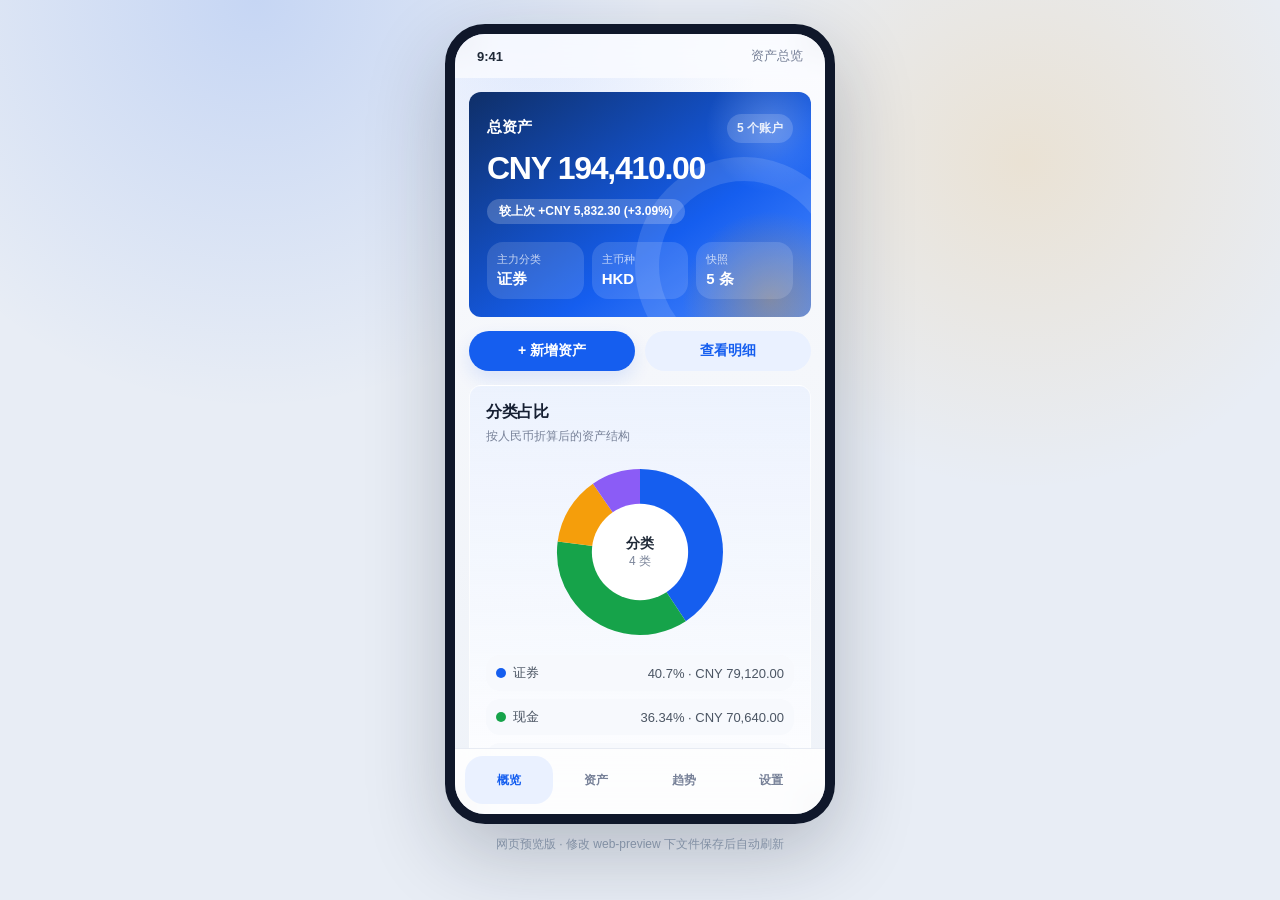
==== web-preview/index.html @ 4e2bc0eb "feat: save asset miniapp preview UI Capture the current miniapp and web preview implementation so th" ====
<!DOCTYPE html>
<html lang="zh-CN">
<head>
  <meta charset="UTF-8" />
  <meta name="viewport" content="width=device-width, initial-scale=1.0" />
  <title>资产总览 · 预览</title>
  <link rel="stylesheet" href="./preview.css" />
</head>
<body>
  <div class="device-wrap">
    <div class="device">
      <div class="status-bar">
        <span>9:41</span>
        <span class="status-right">资产总览</span>
      </div>

      <main id="view" class="view"></main>

      <nav class="tab-bar">
        <button class="tab-item" data-tab="dashboard">
          <span class="tab-icon">概览</span>
        </button>
        <button class="tab-item" data-tab="assets">
          <span class="tab-icon">资产</span>
        </button>
        <button class="tab-item" data-tab="trends">
          <span class="tab-icon">趋势</span>
        </button>
        <button class="tab-item" data-tab="settings">
          <span class="tab-icon">设置</span>
        </button>
      </nav>
    </div>
    <p class="preview-hint">网页预览版 · 修改 web-preview 下文件保存后自动刷新</p>
  </div>

  <script src="./preview.js"></script>
  <script src="./livereload.js"></script>
</body>
</html>
---- web-preview/preview.css ----
:root {
  --bg: #f5f7fb;
  --card: rgba(255, 255, 255, 0.92);
  --text: #172033;
  --muted: #778198;
  --primary: #155eef;
  --primary-deep: #0f2f68;
  --primary-soft: #eaf1ff;
  --accent: #f59e0b;
  --line: #e7ebf3;
  --up: #16a34a;
  --down: #dc2626;
  --radius: 12px;
  --shadow-soft: 0 8px 18px rgba(21, 94, 239, 0.12);
}

* {
  box-sizing: border-box;
  -webkit-tap-highlight-color: transparent;
}

html,
body {
  margin: 0;
  height: 100%;
  background:
    radial-gradient(circle at 20% 0%, rgba(21, 94, 239, 0.16), transparent 30%),
    radial-gradient(circle at 80% 18%, rgba(245, 158, 11, 0.14), transparent 26%),
    #e8edf5;
  font-family: -apple-system, BlinkMacSystemFont, "Helvetica Neue", "PingFang SC", sans-serif;
  color: var(--text);
}

.device-wrap {
  min-height: 100%;
  display: flex;
  flex-direction: column;
  align-items: center;
  gap: 12px;
  padding: 24px 12px 32px;
}

.device {
  position: relative;
  width: 390px;
  height: 800px;
  background:
    radial-gradient(circle at 20% 0%, rgba(21, 94, 239, 0.12), transparent 28%),
    linear-gradient(180deg, #fbfcff 0%, var(--bg) 42%, #eef2f8 100%);
  border-radius: 40px;
  box-shadow: 0 28px 80px rgba(15, 23, 42, 0.24);
  overflow: hidden;
  display: flex;
  flex-direction: column;
  border: 10px solid #0f172a;
}

.status-bar {
  flex: 0 0 auto;
  height: 44px;
  padding: 0 22px;
  display: flex;
  align-items: center;
  justify-content: space-between;
  font-size: 13px;
  font-weight: 600;
  color: #1f2937;
  background: rgba(251, 252, 255, 0.8);
  backdrop-filter: blur(16px);
}

.status-right {
  color: var(--muted);
  font-weight: 500;
}

.view {
  flex: 1 1 auto;
  overflow-y: auto;
  padding: 14px 14px 18px;
  -webkit-overflow-scrolling: touch;
  animation: viewEnter 220ms ease-out;
}

.view::-webkit-scrollbar {
  width: 0;
}

.tab-bar {
  flex: 0 0 auto;
  height: 66px;
  display: flex;
  padding: 7px 10px 10px;
  background: rgba(255, 255, 255, 0.86);
  border-top: 1px solid var(--line);
  backdrop-filter: blur(18px);
}

.tab-item {
  flex: 1;
  border: 0;
  border-radius: 18px;
  background: transparent;
  font-size: 12px;
  color: var(--muted);
  cursor: pointer;
  font-weight: 600;
  transition: background 160ms ease, color 160ms ease, transform 160ms ease;
}

.tab-item.active {
  background: var(--primary-soft);
  color: var(--primary);
}

.tab-item:active {
  transform: scale(0.96);
}

.preview-hint {
  margin: 0;
  font-size: 12px;
  color: #94a3b8;
}

/* shared */
.card {
  margin-bottom: 14px;
  padding: 16px;
  border-radius: var(--radius);
  background: var(--card);
  border: 1px solid rgba(255, 255, 255, 0.72);
  backdrop-filter: blur(18px);
  transition: transform 160ms ease;
}

.muted {
  color: var(--muted);
}

.section-title {
  margin-bottom: 4px;
  font-size: 16px;
  font-weight: 800;
  letter-spacing: -0.02em;
}

.section-header {
  display: flex;
  align-items: center;
  justify-content: space-between;
  margin-bottom: 12px;
}

.section-subtitle {
  color: var(--muted);
  font-size: 12px;
  line-height: 1.5;
}

.link {
  color: var(--primary);
  font-size: 13px;
  font-weight: 700;
  cursor: pointer;
}

.empty-small {
  padding: 14px 0;
  color: var(--muted);
  text-align: center;
  font-size: 13px;
}

button.btn {
  border: 0;
  cursor: pointer;
  border-radius: 999px;
  font-size: 14px;
  padding: 11px 16px;
  font-weight: 700;
  transition: transform 160ms ease, box-shadow 160ms ease, background 160ms ease;
}

button.btn:active {
  transform: translateY(1px) scale(0.98);
}

button:focus-visible,
input:focus-visible,
textarea:focus-visible,
select:focus-visible {
  outline: 3px solid rgba(21, 94, 239, 0.22);
  outline-offset: 2px;
}

.button-primary {
  background: var(--primary);
  color: #fff;
  box-shadow: var(--shadow-soft);
}

.button-secondary {
  background: var(--primary-soft);
  color: var(--primary);
}

/* dashboard */
.hero-card {
  position: relative;
  overflow: hidden;
  margin-bottom: 14px;
  padding: 22px 18px 18px;
  border-radius: var(--radius);
  background:
    radial-gradient(circle at 88% 16%, rgba(255, 255, 255, 0.24), transparent 18%),
    radial-gradient(circle at 88% 92%, rgba(245, 158, 11, 0.35), transparent 24%),
    linear-gradient(145deg, var(--primary-deep), #155eef 62%, #4f8bff);
  color: #fff;
}

.hero-card::after {
  content: "";
  position: absolute;
  inset: auto -42px -58px auto;
  width: 170px;
  height: 170px;
  border: 24px solid rgba(255, 255, 255, 0.12);
  border-radius: 50%;
}

.hero-top,
.hero-footer,
.hero-stat-grid {
  position: relative;
  z-index: 1;
}

.hero-top {
  display: flex;
  align-items: flex-start;
  justify-content: space-between;
  gap: 12px;
}

.hero-kicker {
  color: rgba(255, 255, 255, 0.76);
  font-size: 12px;
  font-weight: 700;
  letter-spacing: 0.06em;
}

.hero-title {
  margin-top: 4px;
  font-size: 15px;
  font-weight: 700;
}

.hero-pill {
  flex: 0 0 auto;
  padding: 6px 10px;
  border-radius: 999px;
  background: rgba(255, 255, 255, 0.16);
  color: rgba(255, 255, 255, 0.86);
  font-size: 12px;
  font-weight: 700;
}

.hero-card .muted {
  color: rgba(255, 255, 255, 0.82);
  font-size: 13px;
}

.total {
  margin-top: 7px;
  font-size: 32px;
  font-weight: 900;
  letter-spacing: -0.04em;
}

.delta {
  display: inline-block;
  margin-top: 12px;
  padding: 4px 12px;
  border-radius: 999px;
  background: rgba(255, 255, 255, 0.2);
  font-size: 12px;
  font-weight: 700;
}

.hero-stat-grid {
  display: grid;
  grid-template-columns: repeat(3, 1fr);
  gap: 8px;
  margin-top: 18px;
}

.hero-stat {
  padding: 10px;
  border-radius: 16px;
  background: rgba(255, 255, 255, 0.13);
}

.hero-stat .label {
  color: rgba(255, 255, 255, 0.72);
  font-size: 11px;
}

.hero-stat .value {
  margin-top: 3px;
  font-size: 15px;
  font-weight: 800;
}

.quick-actions {
  display: flex;
  gap: 10px;
  margin-bottom: 14px;
}

.quick-actions .btn {
  flex: 1;
}

.chart {
  width: 100%;
  height: 190px;
  display: block;
}

.legend-row {
  display: flex;
  align-items: center;
  justify-content: space-between;
  gap: 10px;
  margin-top: 8px;
  padding: 9px 10px;
  border-radius: 14px;
  background: #f7f9fd;
  color: #4b5563;
  font-size: 13px;
}

.legend-left {
  display: flex;
  align-items: center;
}

.legend-dot {
  width: 10px;
  height: 10px;
  margin-right: 7px;
  border-radius: 50%;
}

.ratio-row {
  margin-top: 14px;
  color: #4b5563;
  font-size: 13px;
}

.ratio-info {
  display: flex;
  align-items: center;
  justify-content: space-between;
}

.ratio-track {
  overflow: hidden;
  height: 8px;
  margin-top: 7px;
  border-radius: 999px;
  background: var(--line);
}

.ratio-bar {
  height: 100%;
  border-radius: 999px;
  background: var(--primary);
}

.ratio-value {
  margin-top: 6px;
  color: var(--muted);
  font-size: 12px;
}

/* assets */
.asset-header {
  display: flex;
  align-items: center;
  justify-content: space-between;
  gap: 14px;
  margin-bottom: 14px;
  padding: 2px 2px 0;
}

.asset-header .title {
  font-size: 22px;
  font-weight: 900;
  letter-spacing: -0.04em;
}

.page-eyebrow {
  margin-bottom: 4px;
  color: var(--primary);
  font-size: 12px;
  font-weight: 800;
}

.add-button {
  position: absolute;
  right: 22px;
  bottom: 82px;
  z-index: 12;
  width: 58px;
  height: 58px;
  padding: 0;
  display: grid;
  place-items: center;
  border-radius: 50%;
  font-size: 30px;
  line-height: 1;
  box-shadow: 0 16px 34px rgba(21, 94, 239, 0.34);
}

.asset-list {
  padding-bottom: 74px;
}

.asset-card {
  cursor: pointer;
}

.asset-card:hover {
  transform: translateY(-1px);
}

.asset-top {
  display: flex;
  align-items: center;
  justify-content: space-between;
  gap: 12px;
}

.asset-main {
  display: flex;
  align-items: center;
  min-width: 0;
}

.asset-badge {
  flex: 0 0 auto;
  width: 42px;
  height: 42px;
  margin-right: 12px;
  display: grid;
  place-items: center;
  border-radius: 15px;
  background: var(--primary-soft);
  color: var(--primary);
  font-weight: 900;
}

.asset-name {
  margin-bottom: 4px;
  font-size: 16px;
  font-weight: 800;
  white-space: nowrap;
  overflow: hidden;
  text-overflow: ellipsis;
}

.asset-value {
  color: #111827;
  font-size: 16px;
  font-weight: 800;
  text-align: right;
  white-space: nowrap;
}

.asset-meta {
  display: flex;
  align-items: center;
  justify-content: space-between;
  margin-top: 14px;
  padding-top: 12px;
  border-top: 1px dashed var(--line);
  color: var(--muted);
  font-size: 12px;
}

.asset-note {
  margin-top: 9px;
  padding: 9px 10px;
  border-radius: 12px;
  background: #f8fafc;
  color: #4b5563;
  font-size: 13px;
  line-height: 1.5;
}

/* form */
.form-page {
  padding-bottom: 18px;
}

.form-card {
  margin: 0 0 14px;
}

.form-card-head {
  display: flex;
  align-items: flex-start;
  justify-content: space-between;
  gap: 14px;
  margin-bottom: 18px;
}

.form-card-head .title {
  font-size: 22px;
  font-weight: 900;
  letter-spacing: -0.04em;
}

.field {
  margin-bottom: 16px;
}

.field .label {
  margin-bottom: 7px;
  color: #4b5563;
  font-size: 13px;
  font-weight: 700;
}

.field input,
.field textarea,
.field select {
  width: 100%;
  padding: 12px;
  border: 1px solid transparent;
  border-radius: 14px;
  background: #f7f9fd;
  color: #111827;
  font-size: 15px;
  font-family: inherit;
  transition: border 160ms ease, background 160ms ease;
}

.field input:focus,
.field textarea:focus,
.field select:focus,
.settings textarea:focus {
  border-color: rgba(21, 94, 239, 0.32);
  background: #ffffff;
}

.field textarea {
  height: 80px;
  resize: none;
}

.save-button,
.delete-button {
  width: 100%;
  margin-top: 12px;
}

.delete-button {
  background: #fff1f2;
  color: #e11d48;
}

/* trends */
.trend-summary {
  background:
    linear-gradient(180deg, rgba(21, 94, 239, 0.08), rgba(255, 255, 255, 0.9)),
    var(--card);
}

.trend-meta {
  display: flex;
  justify-content: space-between;
  gap: 10px;
  margin-top: 12px;
}

.trend-meta-item {
  flex: 1;
  padding: 10px;
  border-radius: 14px;
  background: #f7f9fd;
}

.trend-meta-item .label {
  color: var(--muted);
  font-size: 11px;
}

.trend-meta-item .value {
  margin-top: 4px;
  font-size: 14px;
  font-weight: 800;
}

.snapshot-row {
  display: flex;
  align-items: center;
  justify-content: space-between;
  padding: 13px 0;
  border-bottom: 1px solid var(--line);
}

.snapshot-row:last-child {
  border-bottom: 0;
}

.snapshot-date {
  margin-bottom: 4px;
  font-size: 15px;
  font-weight: 800;
}

.delta-up {
  color: var(--up);
  text-align: right;
  font-size: 14px;
  font-weight: 700;
}

.delta-down {
  color: var(--down);
  text-align: right;
  font-size: 14px;
  font-weight: 700;
}

.delta-percent {
  margin-top: 3px;
  font-size: 12px;
}

/* settings */
.desc {
  margin-bottom: 12px;
  line-height: 1.6;
  font-size: 13px;
}

.settings-title {
  margin-bottom: 6px;
  font-size: 17px;
  font-weight: 800;
}

.settings textarea {
  width: 100%;
  height: 120px;
  padding: 12px;
  border: 1px solid transparent;
  border-radius: 14px;
  background: #f7f9fd;
  font-size: 13px;
  font-family: inherit;
  resize: none;
}

.danger-card {
  border: 1px solid #ffe4e6;
}

.danger-button {
  width: 100%;
  background: #fff1f2;
  color: #e11d48;
}

@keyframes viewEnter {
  from {
    opacity: 0;
    transform: translateY(8px);
  }
  to {
    opacity: 1;
    transform: translateY(0);
  }
}
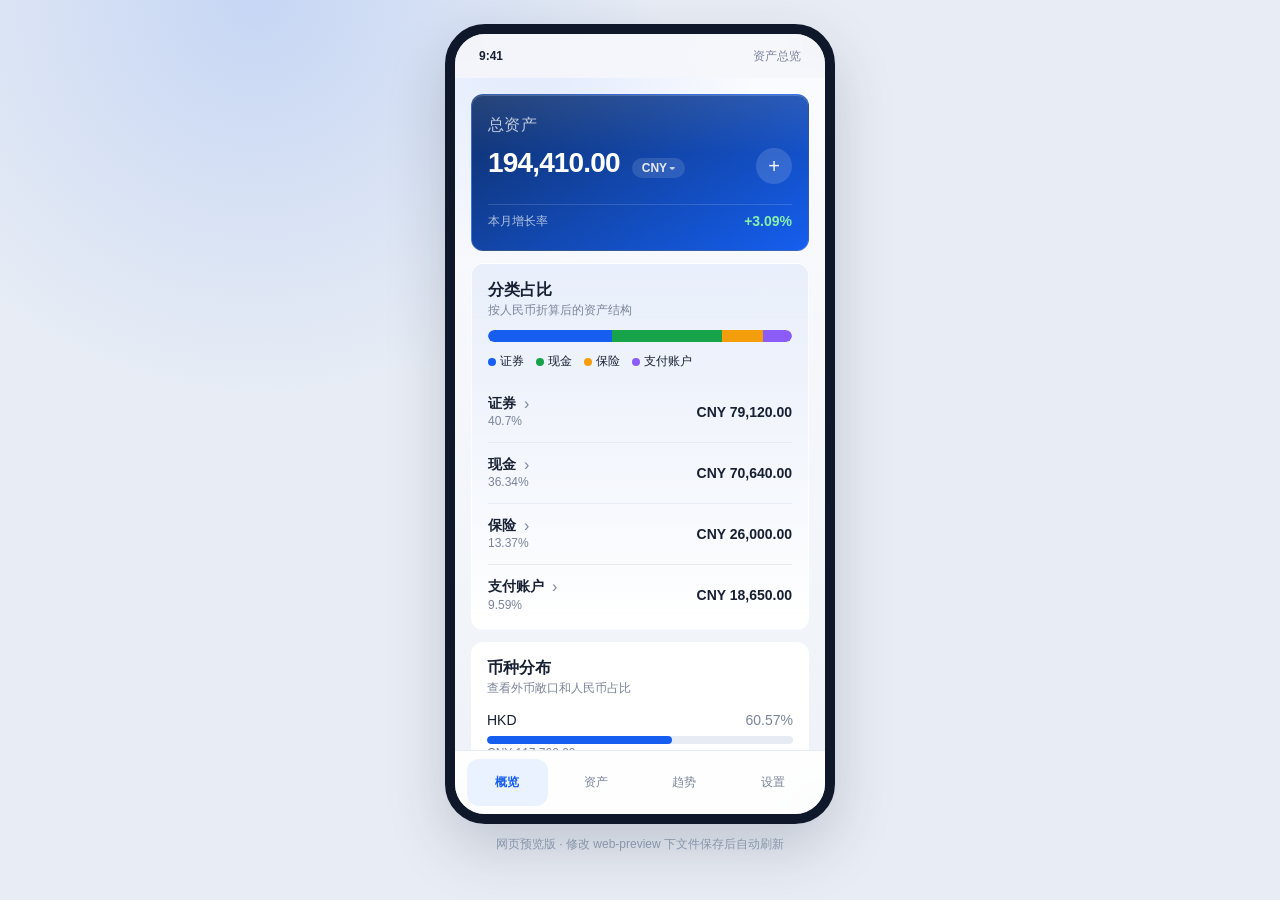
==== commit 9c9abc64: "feat: deploy web preview to GitHub Pages via Actions Add a Pages workflow for the web-preview folder" ====
--- a/web-preview/index.html
+++ b/web-preview/index.html
@@ -35,6 +35,12 @@
   </div>
 
   <script src="./preview.js"></script>
-  <script src="./livereload.js"></script>
+  <script>
+    if (location.hostname === "127.0.0.1" || location.hostname === "localhost") {
+      var s = document.createElement("script");
+      s.src = "./livereload.js";
+      document.body.appendChild(s);
+    }
+  </script>
 </body>
 </html>
--- a/web-preview/preview.css
+++ b/web-preview/preview.css
@@ -1,17 +1,32 @@
 :root {
   --bg: #f5f7fb;
-  --card: rgba(255, 255, 255, 0.92);
+  --card: #ffffff;
   --text: #172033;
-  --muted: #778198;
+  --muted: #7a8499;
   --primary: #155eef;
-  --primary-deep: #0f2f68;
+  --primary-deep: #123a86;
   --primary-soft: #eaf1ff;
-  --accent: #f59e0b;
   --line: #e7ebf3;
+  --field: #f4f6fb;
   --up: #16a34a;
-  --down: #dc2626;
-  --radius: 12px;
-  --shadow-soft: 0 8px 18px rgba(21, 94, 239, 0.12);
+  --down: #e5484d;
+
+  /* spacing scale — 4 values, multiples of 4 */
+  --s1: 8px;
+  --s2: 12px;
+  --s3: 16px;
+  --s4: 24px;
+
+  /* radius scale */
+  --r-sm: 8px;
+  --r-md: 12px;
+  --r-full: 999px;
+
+  /* type scale — 4 levels */
+  --fs-hero: 28px;
+  --fs-title: 16px;
+  --fs-body: 14px;
+  --fs-meta: 12px;
 }
 
 * {
@@ -25,9 +40,8 @@
   height: 100%;
   background:
     radial-gradient(circle at 20% 0%, rgba(21, 94, 239, 0.16), transparent 30%),
-    radial-gradient(circle at 80% 18%, rgba(245, 158, 11, 0.14), transparent 26%),
     #e8edf5;
-  font-family: -apple-system, BlinkMacSystemFont, "Helvetica Neue", "PingFang SC", sans-serif;
+  font-family: -apple-system, BlinkMacSystemFont, "SF Pro Text", "Helvetica Neue", "PingFang SC", sans-serif;
   color: var(--text);
 }
 
@@ -36,8 +50,8 @@
   display: flex;
   flex-direction: column;
   align-items: center;
-  gap: 12px;
-  padding: 24px 12px 32px;
+  gap: var(--s2);
+  padding: var(--s4) var(--s2);
 }
 
 .device {
@@ -48,7 +62,7 @@
     radial-gradient(circle at 20% 0%, rgba(21, 94, 239, 0.12), transparent 28%),
     linear-gradient(180deg, #fbfcff 0%, var(--bg) 42%, #eef2f8 100%);
   border-radius: 40px;
-  box-shadow: 0 28px 80px rgba(15, 23, 42, 0.24);
+  box-shadow: 0 24px 60px rgba(15, 23, 42, 0.18);
   overflow: hidden;
   display: flex;
   flex-direction: column;
@@ -58,14 +72,14 @@
 .status-bar {
   flex: 0 0 auto;
   height: 44px;
-  padding: 0 22px;
+  padding: 0 var(--s4);
   display: flex;
   align-items: center;
   justify-content: space-between;
-  font-size: 13px;
-  font-weight: 600;
-  color: #1f2937;
-  background: rgba(251, 252, 255, 0.8);
+  font-size: var(--fs-meta);
+  font-weight: 600;
+  color: var(--text);
+  background: rgba(245, 247, 251, 0.9);
   backdrop-filter: blur(16px);
 }
 
@@ -77,7 +91,7 @@
 .view {
   flex: 1 1 auto;
   overflow-y: auto;
-  padding: 14px 14px 18px;
+  padding: var(--s3);
   -webkit-overflow-scrolling: touch;
   animation: viewEnter 220ms ease-out;
 }
@@ -88,10 +102,11 @@
 
 .tab-bar {
   flex: 0 0 auto;
-  height: 66px;
-  display: flex;
-  padding: 7px 10px 10px;
-  background: rgba(255, 255, 255, 0.86);
+  height: 64px;
+  display: flex;
+  gap: var(--s1);
+  padding: var(--s1) var(--s2);
+  background: rgba(255, 255, 255, 0.9);
   border-top: 1px solid var(--line);
   backdrop-filter: blur(18px);
 }
@@ -99,18 +114,19 @@
 .tab-item {
   flex: 1;
   border: 0;
-  border-radius: 18px;
+  border-radius: var(--r-md);
   background: transparent;
-  font-size: 12px;
+  font-size: var(--fs-meta);
   color: var(--muted);
   cursor: pointer;
-  font-weight: 600;
+  font-weight: 500;
   transition: background 160ms ease, color 160ms ease, transform 160ms ease;
 }
 
 .tab-item.active {
   background: var(--primary-soft);
   color: var(--primary);
+  font-weight: 600;
 }
 
 .tab-item:active {
@@ -119,18 +135,17 @@
 
 .preview-hint {
   margin: 0;
-  font-size: 12px;
+  font-size: var(--fs-meta);
   color: #94a3b8;
 }
 
 /* shared */
 .card {
-  margin-bottom: 14px;
-  padding: 16px;
-  border-radius: var(--radius);
+  margin-bottom: var(--s2);
+  padding: var(--s3);
+  border-radius: var(--r-md);
   background: var(--card);
-  border: 1px solid rgba(255, 255, 255, 0.72);
-  backdrop-filter: blur(18px);
+  border: 0;
   transition: transform 160ms ease;
 }
 
@@ -138,48 +153,56 @@
   color: var(--muted);
 }
 
+.section-title,
+.settings-title,
+.asset-header .title,
+.form-card-head .title,
+.hero-title {
+  font-size: var(--fs-title);
+}
+
 .section-title {
-  margin-bottom: 4px;
-  font-size: 16px;
-  font-weight: 800;
-  letter-spacing: -0.02em;
+  margin-bottom: 2px;
+  font-weight: 600;
+  line-height: 1.25;
 }
 
 .section-header {
   display: flex;
   align-items: center;
   justify-content: space-between;
-  margin-bottom: 12px;
+  margin-bottom: var(--s2);
 }
 
 .section-subtitle {
-  color: var(--muted);
-  font-size: 12px;
-  line-height: 1.5;
+  margin-top: 0;
+  color: var(--muted);
+  font-size: var(--fs-meta);
+  line-height: 1.35;
 }
 
 .link {
   color: var(--primary);
-  font-size: 13px;
-  font-weight: 700;
+  font-size: var(--fs-body);
+  font-weight: 600;
   cursor: pointer;
 }
 
 .empty-small {
-  padding: 14px 0;
+  padding: var(--s2) 0;
   color: var(--muted);
   text-align: center;
-  font-size: 13px;
+  font-size: var(--fs-body);
 }
 
 button.btn {
   border: 0;
   cursor: pointer;
-  border-radius: 999px;
-  font-size: 14px;
-  padding: 11px 16px;
-  font-weight: 700;
-  transition: transform 160ms ease, box-shadow 160ms ease, background 160ms ease;
+  border-radius: var(--r-full);
+  font-size: var(--fs-body);
+  padding: var(--s2) var(--s3);
+  font-weight: 600;
+  transition: transform 160ms ease, background 160ms ease;
 }
 
 button.btn:active {
@@ -197,7 +220,6 @@
 .button-primary {
   background: var(--primary);
   color: #fff;
-  box-shadow: var(--shadow-soft);
 }
 
 .button-secondary {
@@ -209,117 +231,220 @@
 .hero-card {
   position: relative;
   overflow: hidden;
-  margin-bottom: 14px;
-  padding: 22px 18px 18px;
-  border-radius: var(--radius);
-  background:
-    radial-gradient(circle at 88% 16%, rgba(255, 255, 255, 0.24), transparent 18%),
-    radial-gradient(circle at 88% 92%, rgba(245, 158, 11, 0.35), transparent 24%),
-    linear-gradient(145deg, var(--primary-deep), #155eef 62%, #4f8bff);
+  margin-bottom: var(--s2);
+  padding: 20px var(--s3);
+  border-radius: var(--r-md);
   color: #fff;
-}
-
-.hero-card::after {
-  content: "";
+  border: 1px solid rgba(255, 255, 255, 0.16);
+  background: linear-gradient(150deg, #0f2f68 0%, #155eef 100%);
+  box-shadow: inset 0 1px 0 rgba(255, 255, 255, 0.18);
+}
+
+.hero-sheen {
   position: absolute;
-  inset: auto -42px -58px auto;
-  width: 170px;
-  height: 170px;
-  border: 24px solid rgba(255, 255, 255, 0.12);
-  border-radius: 50%;
-}
-
-.hero-top,
-.hero-footer,
-.hero-stat-grid {
+  inset: 0;
+  background: linear-gradient(180deg, rgba(255, 255, 255, 0.1) 0%, transparent 38%);
+  pointer-events: none;
+}
+
+.hero-body {
   position: relative;
   z-index: 1;
 }
 
-.hero-top {
-  display: flex;
-  align-items: flex-start;
+.hero-title {
+  font-weight: 500;
+  color: rgba(255, 255, 255, 0.72);
+  letter-spacing: 0.02em;
+}
+
+.hero-metrics {
+  display: grid;
+  grid-template-columns: 1fr auto;
+  column-gap: var(--s2);
+  row-gap: var(--s1);
+  margin-top: var(--s2);
+}
+
+.total {
+  display: flex;
+  flex-wrap: wrap;
+  align-items: baseline;
+  gap: var(--s1) var(--s2);
+}
+
+.hero-add-btn {
+  display: flex;
+  align-items: center;
+  justify-content: center;
+  justify-self: end;
+  align-self: start;
+  width: 36px;
+  height: 36px;
+  padding: 0;
+  border: 0;
+  border-radius: 50%;
+  background: rgba(255, 255, 255, 0.14);
+  color: rgba(255, 255, 255, 0.95);
+  font-size: 20px;
+  font-weight: 500;
+  line-height: 1;
+  cursor: pointer;
+  transition: background 160ms ease, transform 160ms ease;
+}
+
+.hero-add-btn:active {
+  transform: scale(0.94);
+  background: rgba(255, 255, 255, 0.22);
+}
+
+.hero-divider {
+  grid-column: 1 / -1;
+  height: 1px;
+  margin-top: var(--s2);
+  background: rgba(255, 255, 255, 0.14);
+}
+
+.total-amount {
+  font-size: var(--fs-hero);
+  font-weight: 700;
+  letter-spacing: -0.03em;
+  line-height: 1.1;
+}
+
+.currency-trigger {
+  display: inline-flex;
+  align-items: center;
+  gap: 2px;
+  padding: 4px 10px;
+  border: 0;
+  border-radius: var(--r-full);
+  background: rgba(255, 255, 255, 0.12);
+  color: rgba(255, 255, 255, 0.88);
+  font-size: var(--fs-meta);
+  font-weight: 600;
+  cursor: pointer;
+  transition: background 160ms ease, transform 160ms ease;
+}
+
+.currency-trigger:active {
+  transform: translateY(1px);
+  background: rgba(255, 255, 255, 0.2);
+}
+
+.currency-code {
+  line-height: 1;
+}
+
+.currency-chevron {
+  font-size: 12px;
+  line-height: 1;
+  opacity: 0.8;
+}
+
+.hero-growth-label {
+  font-size: var(--fs-meta);
+  color: rgba(255, 255, 255, 0.68);
+}
+
+.hero-growth-value {
+  justify-self: end;
+  font-size: var(--fs-body);
+  font-weight: 700;
+  text-align: right;
+}
+
+.hero-growth-value.up {
+  color: #86efac;
+}
+
+.hero-growth-value.down {
+  color: #fda4af;
+}
+
+.hero-growth-value.flat {
+  color: rgba(255, 255, 255, 0.82);
+}
+
+.sheet-overlay {
+  position: absolute;
+  inset: 0;
+  z-index: 30;
+  display: flex;
+  align-items: flex-end;
+  background: rgba(8, 15, 35, 0.42);
+  opacity: 0;
+  transition: opacity 200ms ease;
+}
+
+.sheet-overlay.open {
+  opacity: 1;
+}
+
+.action-sheet {
+  width: 100%;
+  padding: var(--s2) var(--s3) var(--s4);
+  border-radius: var(--r-md) var(--r-md) 0 0;
+  background: rgba(255, 255, 255, 0.96);
+  backdrop-filter: blur(20px);
+  transform: translateY(100%);
+  transition: transform 220ms ease;
+}
+
+.sheet-overlay.open .action-sheet {
+  transform: translateY(0);
+}
+
+.sheet-handle {
+  width: 36px;
+  height: 4px;
+  margin: 0 auto var(--s2);
+  border-radius: var(--r-full);
+  background: var(--line);
+}
+
+.sheet-title {
+  margin-bottom: var(--s2);
+  font-size: var(--fs-body);
+  font-weight: 600;
+  color: var(--text);
+}
+
+.sheet-option {
+  width: 100%;
+  display: flex;
+  align-items: center;
   justify-content: space-between;
-  gap: 12px;
-}
-
-.hero-kicker {
-  color: rgba(255, 255, 255, 0.76);
-  font-size: 12px;
-  font-weight: 700;
-  letter-spacing: 0.06em;
-}
-
-.hero-title {
-  margin-top: 4px;
-  font-size: 15px;
-  font-weight: 700;
-}
-
-.hero-pill {
-  flex: 0 0 auto;
-  padding: 6px 10px;
-  border-radius: 999px;
-  background: rgba(255, 255, 255, 0.16);
-  color: rgba(255, 255, 255, 0.86);
-  font-size: 12px;
-  font-weight: 700;
-}
-
-.hero-card .muted {
-  color: rgba(255, 255, 255, 0.82);
-  font-size: 13px;
-}
-
-.total {
-  margin-top: 7px;
-  font-size: 32px;
-  font-weight: 900;
-  letter-spacing: -0.04em;
-}
-
-.delta {
-  display: inline-block;
-  margin-top: 12px;
-  padding: 4px 12px;
-  border-radius: 999px;
-  background: rgba(255, 255, 255, 0.2);
-  font-size: 12px;
-  font-weight: 700;
-}
-
-.hero-stat-grid {
-  display: grid;
-  grid-template-columns: repeat(3, 1fr);
-  gap: 8px;
-  margin-top: 18px;
-}
-
-.hero-stat {
-  padding: 10px;
-  border-radius: 16px;
-  background: rgba(255, 255, 255, 0.13);
-}
-
-.hero-stat .label {
-  color: rgba(255, 255, 255, 0.72);
-  font-size: 11px;
-}
-
-.hero-stat .value {
-  margin-top: 3px;
-  font-size: 15px;
-  font-weight: 800;
-}
-
-.quick-actions {
-  display: flex;
-  gap: 10px;
-  margin-bottom: 14px;
-}
-
-.quick-actions .btn {
-  flex: 1;
+  margin-bottom: var(--s1);
+  padding: var(--s2) var(--s3);
+  border: 1px solid var(--line);
+  border-radius: var(--r-sm);
+  background: #fff;
+  color: var(--text);
+  font-size: var(--fs-body);
+  font-weight: 500;
+  cursor: pointer;
+  transition: border-color 160ms ease, background 160ms ease;
+}
+
+.sheet-option:last-child {
+  margin-bottom: 0;
+}
+
+.sheet-option.active {
+  border-color: rgba(21, 94, 239, 0.35);
+  background: var(--primary-soft);
+  color: var(--primary);
+  font-weight: 600;
+}
+
+.sheet-code {
+  font-size: var(--fs-meta);
+  color: var(--muted);
+}
+
+.sheet-option.active .sheet-code {
+  color: var(--primary);
 }
 
 .chart {
@@ -328,35 +453,118 @@
   display: block;
 }
 
-.legend-row {
-  display: flex;
-  align-items: center;
-  justify-content: space-between;
-  gap: 10px;
-  margin-top: 8px;
-  padding: 9px 10px;
-  border-radius: 14px;
-  background: #f7f9fd;
-  color: #4b5563;
-  font-size: 13px;
-}
-
-.legend-left {
-  display: flex;
-  align-items: center;
-}
-
-.legend-dot {
-  width: 10px;
-  height: 10px;
-  margin-right: 7px;
+.storage-bar {
+  display: flex;
+  height: 12px;
+  margin-top: var(--s2);
+  border-radius: var(--r-full);
+  overflow: hidden;
+  background: var(--line);
+}
+
+.storage-segment {
+  height: 100%;
+  min-width: 3px;
+}
+
+.storage-segment:first-child {
+  border-radius: var(--r-full) 0 0 var(--r-full);
+}
+
+.storage-segment:last-child {
+  border-radius: 0 var(--r-full) var(--r-full) 0;
+}
+
+.storage-segment:only-child {
+  border-radius: var(--r-full);
+}
+
+.storage-legend {
+  display: flex;
+  flex-wrap: wrap;
+  gap: 6px var(--s2);
+  margin-top: var(--s2);
+}
+
+.storage-legend-item {
+  display: inline-flex;
+  align-items: center;
+  font-size: var(--fs-meta);
+  color: var(--text);
+  line-height: 1.3;
+}
+
+.storage-legend-dot {
+  width: 8px;
+  height: 8px;
+  margin-right: 4px;
   border-radius: 50%;
+  flex-shrink: 0;
+}
+
+.storage-list {
+  margin-top: var(--s2);
+}
+
+.storage-row {
+  display: flex;
+  align-items: center;
+  gap: var(--s2);
+  padding: var(--s2) 0;
+  border: 0;
+  border-bottom: 1px solid var(--line);
+  background: transparent;
+  cursor: pointer;
+  transition: opacity 160ms ease;
+}
+
+.storage-row:active {
+  opacity: 0.72;
+}
+
+.storage-row:last-child {
+  border-bottom: 0;
+  padding-bottom: 0;
+}
+
+.storage-row-main {
+  flex: 1;
+  min-width: 0;
+}
+
+.storage-row-name {
+  display: inline-flex;
+  align-items: center;
+  gap: var(--s1);
+  font-size: var(--fs-body);
+  font-weight: 600;
+  line-height: 1.25;
+}
+
+.storage-row-chevron {
+  color: var(--muted);
+  font-size: var(--fs-title);
+  font-weight: 500;
+  line-height: 1;
+}
+
+.storage-row-meta {
+  margin-top: 2px;
+  font-size: var(--fs-meta);
+  line-height: 1.3;
+}
+
+.storage-row-value {
+  flex-shrink: 0;
+  font-size: var(--fs-body);
+  font-weight: 600;
+  text-align: right;
 }
 
 .ratio-row {
-  margin-top: 14px;
-  color: #4b5563;
-  font-size: 13px;
+  margin-top: var(--s3);
+  color: var(--text);
+  font-size: var(--fs-body);
 }
 
 .ratio-info {
@@ -367,22 +575,22 @@
 
 .ratio-track {
   overflow: hidden;
-  height: 8px;
-  margin-top: 7px;
-  border-radius: 999px;
+  height: var(--s1);
+  margin-top: var(--s1);
+  border-radius: var(--r-full);
   background: var(--line);
 }
 
 .ratio-bar {
   height: 100%;
-  border-radius: 999px;
+  border-radius: var(--r-full);
   background: var(--primary);
 }
 
 .ratio-value {
-  margin-top: 6px;
-  color: var(--muted);
-  font-size: 12px;
+  margin-top: 2px;
+  color: var(--muted);
+  font-size: var(--fs-meta);
 }
 
 /* assets */
@@ -390,42 +598,40 @@
   display: flex;
   align-items: center;
   justify-content: space-between;
-  gap: 14px;
-  margin-bottom: 14px;
-  padding: 2px 2px 0;
+  gap: var(--s2);
+  margin-bottom: var(--s3);
 }
 
 .asset-header .title {
-  font-size: 22px;
-  font-weight: 900;
-  letter-spacing: -0.04em;
-}
-
-.page-eyebrow {
-  margin-bottom: 4px;
-  color: var(--primary);
-  font-size: 12px;
-  font-weight: 800;
+  margin-bottom: 2px;
+  font-weight: 700;
+  line-height: 1.25;
+}
+
+.asset-header .muted {
+  font-size: var(--fs-meta);
+  line-height: 1.35;
 }
 
 .add-button {
   position: absolute;
-  right: 22px;
-  bottom: 82px;
+  right: var(--s4);
+  bottom: 80px;
   z-index: 12;
-  width: 58px;
-  height: 58px;
+  width: 56px;
+  height: 56px;
   padding: 0;
   display: grid;
   place-items: center;
   border-radius: 50%;
-  font-size: 30px;
+  font-size: var(--fs-hero);
+  font-weight: 500;
   line-height: 1;
-  box-shadow: 0 16px 34px rgba(21, 94, 239, 0.34);
+  box-shadow: 0 12px 24px rgba(21, 94, 239, 0.28);
 }
 
 .asset-list {
-  padding-bottom: 74px;
+  padding-bottom: 72px;
 }
 
 .asset-card {
@@ -440,7 +646,7 @@
   display: flex;
   align-items: center;
   justify-content: space-between;
-  gap: 12px;
+  gap: var(--s2);
 }
 
 .asset-main {
@@ -451,30 +657,37 @@
 
 .asset-badge {
   flex: 0 0 auto;
-  width: 42px;
-  height: 42px;
-  margin-right: 12px;
+  width: 40px;
+  height: 40px;
+  margin-right: var(--s2);
   display: grid;
   place-items: center;
-  border-radius: 15px;
+  border-radius: var(--r-sm);
   background: var(--primary-soft);
   color: var(--primary);
-  font-weight: 900;
+  font-size: var(--fs-body);
+  font-weight: 600;
 }
 
 .asset-name {
-  margin-bottom: 4px;
-  font-size: 16px;
-  font-weight: 800;
+  margin-bottom: 0;
+  font-size: var(--fs-body);
+  font-weight: 600;
+  line-height: 1.25;
   white-space: nowrap;
   overflow: hidden;
   text-overflow: ellipsis;
 }
 
+.asset-card .muted {
+  font-size: var(--fs-meta);
+  line-height: 1.35;
+}
+
 .asset-value {
-  color: #111827;
-  font-size: 16px;
-  font-weight: 800;
+  color: var(--text);
+  font-size: var(--fs-body);
+  font-weight: 700;
   text-align: right;
   white-space: nowrap;
 }
@@ -483,67 +696,65 @@
   display: flex;
   align-items: center;
   justify-content: space-between;
-  margin-top: 14px;
-  padding-top: 12px;
-  border-top: 1px dashed var(--line);
-  color: var(--muted);
-  font-size: 12px;
+  margin-top: var(--s2);
+  padding-top: var(--s2);
+  border-top: 1px solid var(--line);
+  color: var(--muted);
+  font-size: var(--fs-meta);
 }
 
 .asset-note {
-  margin-top: 9px;
-  padding: 9px 10px;
-  border-radius: 12px;
-  background: #f8fafc;
-  color: #4b5563;
-  font-size: 13px;
+  margin-top: var(--s2);
+  padding: var(--s1) var(--s2);
+  border-radius: var(--r-sm);
+  background: var(--field);
+  color: var(--text);
+  font-size: var(--fs-meta);
   line-height: 1.5;
 }
 
 /* form */
 .form-page {
-  padding-bottom: 18px;
+  padding-bottom: var(--s3);
 }
 
 .form-card {
-  margin: 0 0 14px;
+  margin: 0 0 var(--s2);
 }
 
 .form-card-head {
   display: flex;
   align-items: flex-start;
   justify-content: space-between;
-  gap: 14px;
-  margin-bottom: 18px;
+  gap: var(--s2);
+  margin-bottom: var(--s4);
 }
 
 .form-card-head .title {
-  font-size: 22px;
-  font-weight: 900;
-  letter-spacing: -0.04em;
+  font-weight: 700;
 }
 
 .field {
-  margin-bottom: 16px;
+  margin-bottom: var(--s3);
 }
 
 .field .label {
-  margin-bottom: 7px;
-  color: #4b5563;
-  font-size: 13px;
-  font-weight: 700;
+  margin-bottom: var(--s1);
+  color: var(--muted);
+  font-size: var(--fs-meta);
+  font-weight: 500;
 }
 
 .field input,
 .field textarea,
 .field select {
   width: 100%;
-  padding: 12px;
+  padding: var(--s2);
   border: 1px solid transparent;
-  border-radius: 14px;
-  background: #f7f9fd;
-  color: #111827;
-  font-size: 15px;
+  border-radius: var(--r-sm);
+  background: var(--field);
+  color: var(--text);
+  font-size: var(--fs-body);
   font-family: inherit;
   transition: border 160ms ease, background 160ms ease;
 }
@@ -564,51 +775,50 @@
 .save-button,
 .delete-button {
   width: 100%;
-  margin-top: 12px;
+  margin-top: var(--s2);
 }
 
 .delete-button {
   background: #fff1f2;
-  color: #e11d48;
+  color: var(--down);
 }
 
 /* trends */
 .trend-summary {
-  background:
-    linear-gradient(180deg, rgba(21, 94, 239, 0.08), rgba(255, 255, 255, 0.9)),
-    var(--card);
+  border: 1px solid rgba(255, 255, 255, 0.8);
+  background: linear-gradient(180deg, rgba(21, 94, 239, 0.06), #ffffff);
 }
 
 .trend-meta {
   display: flex;
   justify-content: space-between;
-  gap: 10px;
-  margin-top: 12px;
+  gap: var(--s2);
+  margin-top: var(--s2);
 }
 
 .trend-meta-item {
   flex: 1;
-  padding: 10px;
-  border-radius: 14px;
-  background: #f7f9fd;
+  padding: var(--s2);
+  border-radius: var(--r-sm);
+  background: var(--field);
 }
 
 .trend-meta-item .label {
   color: var(--muted);
-  font-size: 11px;
+  font-size: var(--fs-meta);
 }
 
 .trend-meta-item .value {
-  margin-top: 4px;
-  font-size: 14px;
-  font-weight: 800;
+  margin-top: 2px;
+  font-size: var(--fs-body);
+  font-weight: 700;
 }
 
 .snapshot-row {
   display: flex;
   align-items: center;
   justify-content: space-between;
-  padding: 13px 0;
+  padding: var(--s2) 0;
   border-bottom: 1px solid var(--line);
 }
 
@@ -617,51 +827,61 @@
 }
 
 .snapshot-date {
-  margin-bottom: 4px;
-  font-size: 15px;
-  font-weight: 800;
+  margin-bottom: 0;
+  font-size: var(--fs-body);
+  font-weight: 600;
+  line-height: 1.25;
+}
+
+.snapshot-date + .muted {
+  line-height: 1.35;
 }
 
 .delta-up {
   color: var(--up);
   text-align: right;
-  font-size: 14px;
-  font-weight: 700;
+  font-size: var(--fs-body);
+  font-weight: 600;
 }
 
 .delta-down {
   color: var(--down);
   text-align: right;
-  font-size: 14px;
-  font-weight: 700;
+  font-size: var(--fs-body);
+  font-weight: 600;
 }
 
 .delta-percent {
-  margin-top: 3px;
-  font-size: 12px;
+  margin-top: 2px;
+  font-size: var(--fs-meta);
 }
 
 /* settings */
 .desc {
-  margin-bottom: 12px;
+  margin-bottom: var(--s2);
   line-height: 1.6;
-  font-size: 13px;
+  font-size: var(--fs-meta);
 }
 
 .settings-title {
-  margin-bottom: 6px;
-  font-size: 17px;
-  font-weight: 800;
+  margin-bottom: 2px;
+  font-weight: 600;
+  line-height: 1.25;
+}
+
+.settings-title + .desc,
+.settings-title + .muted.desc {
+  line-height: 1.35;
 }
 
 .settings textarea {
   width: 100%;
   height: 120px;
-  padding: 12px;
+  padding: var(--s2);
   border: 1px solid transparent;
-  border-radius: 14px;
-  background: #f7f9fd;
-  font-size: 13px;
+  border-radius: var(--r-sm);
+  background: var(--field);
+  font-size: var(--fs-meta);
   font-family: inherit;
   resize: none;
 }
@@ -673,7 +893,7 @@
 .danger-button {
   width: 100%;
   background: #fff1f2;
-  color: #e11d48;
+  color: var(--down);
 }
 
 @keyframes viewEnter {
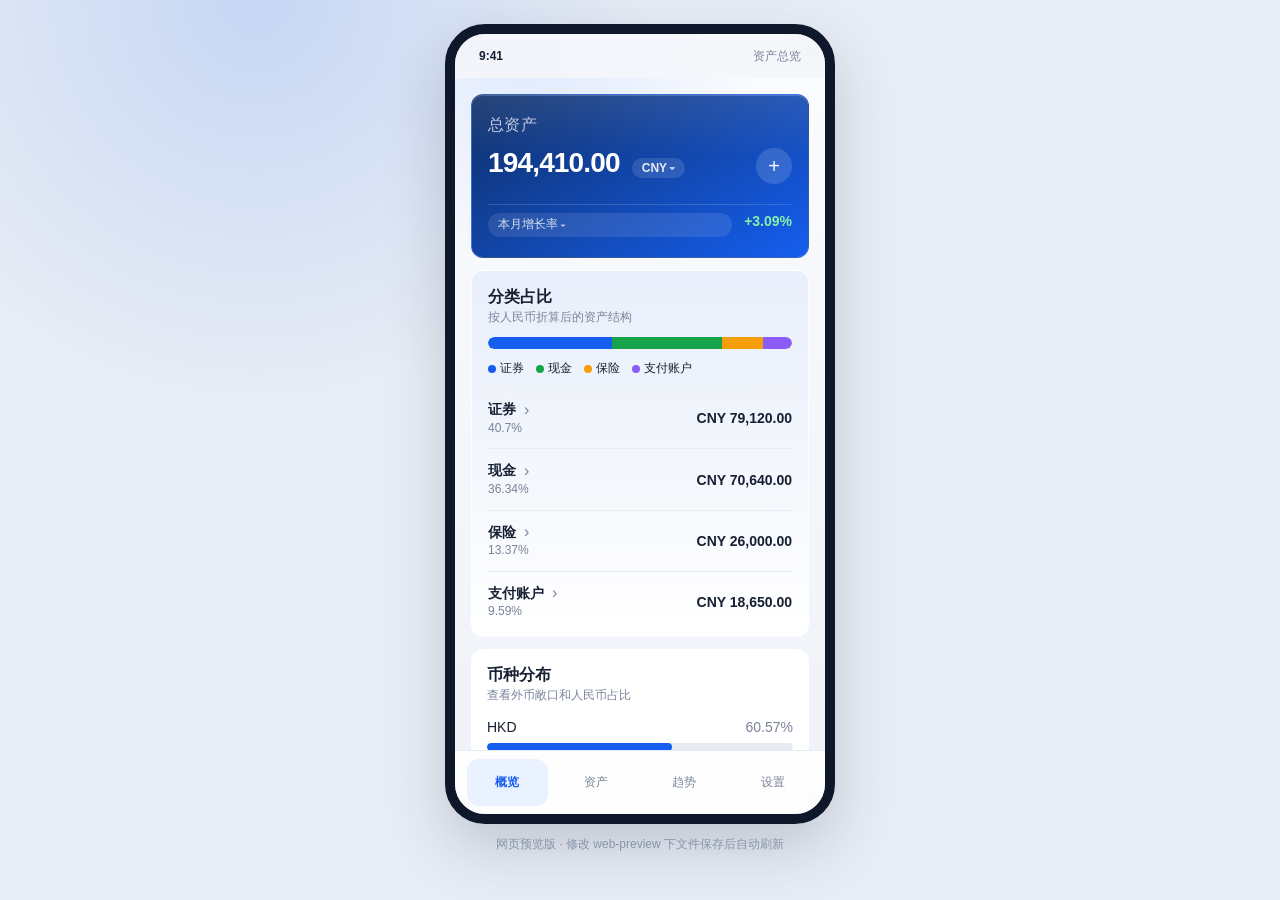
==== commit 28e0a09f: "feat(preview): add switchable month growth rate and amount on hero Let users toggle between monthly " ====
--- a/web-preview/index.html
+++ b/web-preview/index.html
@@ -4,7 +4,7 @@
   <meta charset="UTF-8" />
   <meta name="viewport" content="width=device-width, initial-scale=1.0" />
   <title>资产总览 · 预览</title>
-  <link rel="stylesheet" href="./preview.css" />
+  <link rel="stylesheet" href="./preview.css?v=20260614" />
 </head>
 <body>
   <div class="device-wrap">
@@ -34,7 +34,7 @@
     <p class="preview-hint">网页预览版 · 修改 web-preview 下文件保存后自动刷新</p>
   </div>
 
-  <script src="./preview.js"></script>
+  <script src="./preview.js?v=20260614"></script>
   <script>
     if (location.hostname === "127.0.0.1" || location.hostname === "localhost") {
       var s = document.createElement("script");
--- a/web-preview/preview.css
+++ b/web-preview/preview.css
@@ -342,9 +342,28 @@
   opacity: 0.8;
 }
 
-.hero-growth-label {
-  font-size: var(--fs-meta);
-  color: rgba(255, 255, 255, 0.68);
+.growth-trigger {
+  display: inline-flex;
+  align-items: center;
+  gap: 2px;
+  padding: 4px 10px;
+  border: 0;
+  border-radius: var(--r-full);
+  background: rgba(255, 255, 255, 0.1);
+  color: rgba(255, 255, 255, 0.82);
+  font-size: var(--fs-meta);
+  font-weight: 500;
+  cursor: pointer;
+  transition: background 160ms ease, transform 160ms ease;
+}
+
+.growth-trigger:active {
+  transform: translateY(1px);
+  background: rgba(255, 255, 255, 0.18);
+}
+
+.growth-label {
+  line-height: 1.3;
 }
 
 .hero-growth-value {
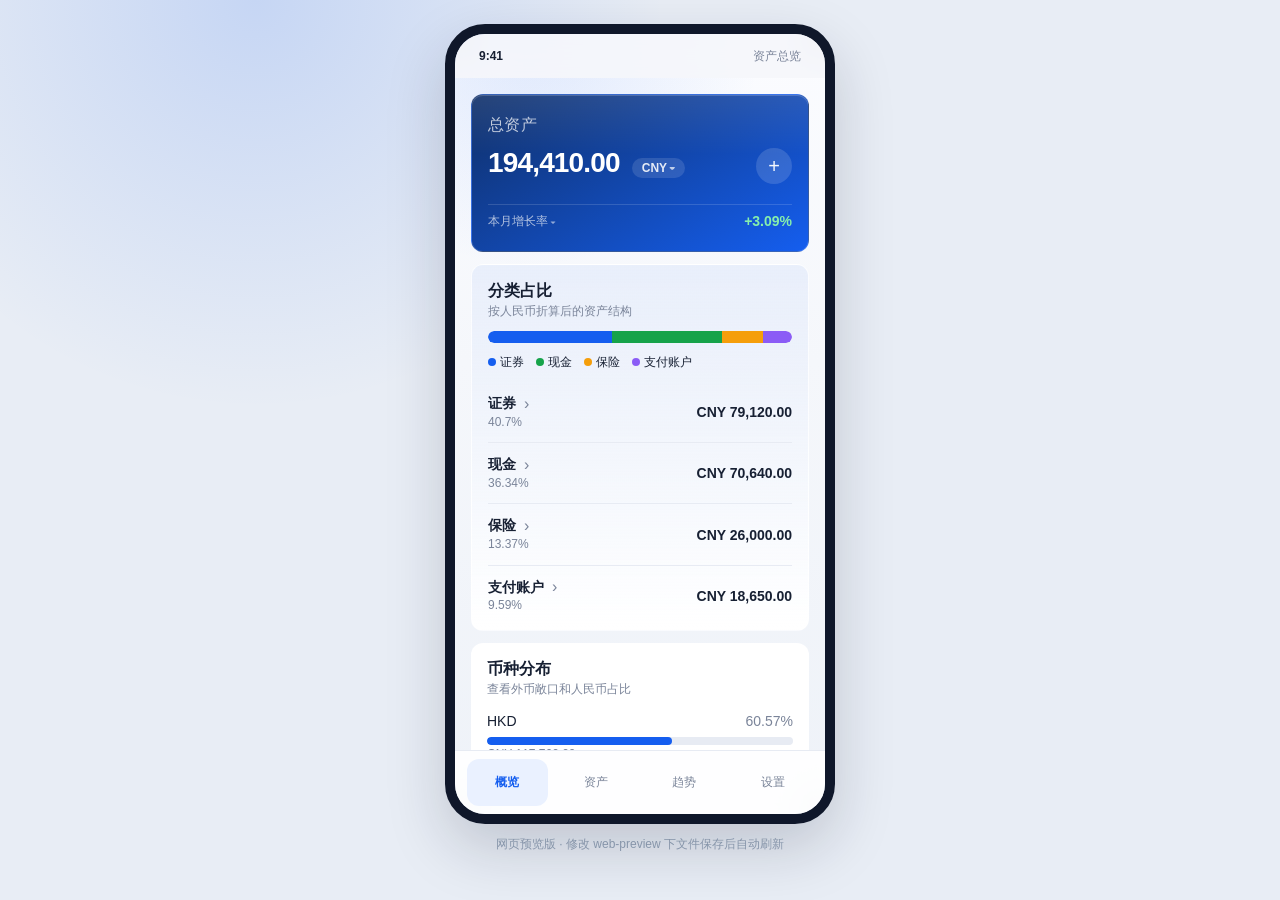
==== commit c7b9abdf: "fix(preview): align hero growth trigger without background fill Remove the pill background on the mo" ====
--- a/web-preview/index.html
+++ b/web-preview/index.html
@@ -4,7 +4,7 @@
   <meta charset="UTF-8" />
   <meta name="viewport" content="width=device-width, initial-scale=1.0" />
   <title>资产总览 · 预览</title>
-  <link rel="stylesheet" href="./preview.css?v=20260614" />
+  <link rel="stylesheet" href="./preview.css?v=20260614b" />
 </head>
 <body>
   <div class="device-wrap">
--- a/web-preview/preview.css
+++ b/web-preview/preview.css
@@ -346,30 +346,34 @@
   display: inline-flex;
   align-items: center;
   gap: 2px;
-  padding: 4px 10px;
+  justify-self: start;
+  align-self: center;
+  width: fit-content;
+  padding: 0;
   border: 0;
-  border-radius: var(--r-full);
-  background: rgba(255, 255, 255, 0.1);
-  color: rgba(255, 255, 255, 0.82);
+  background: transparent;
+  color: rgba(255, 255, 255, 0.68);
   font-size: var(--fs-meta);
   font-weight: 500;
+  line-height: 1.25;
   cursor: pointer;
-  transition: background 160ms ease, transform 160ms ease;
+  transition: opacity 160ms ease;
 }
 
 .growth-trigger:active {
-  transform: translateY(1px);
-  background: rgba(255, 255, 255, 0.18);
+  opacity: 0.72;
 }
 
 .growth-label {
-  line-height: 1.3;
+  line-height: 1.25;
 }
 
 .hero-growth-value {
   justify-self: end;
+  align-self: center;
   font-size: var(--fs-body);
   font-weight: 700;
+  line-height: 1.25;
   text-align: right;
 }
 
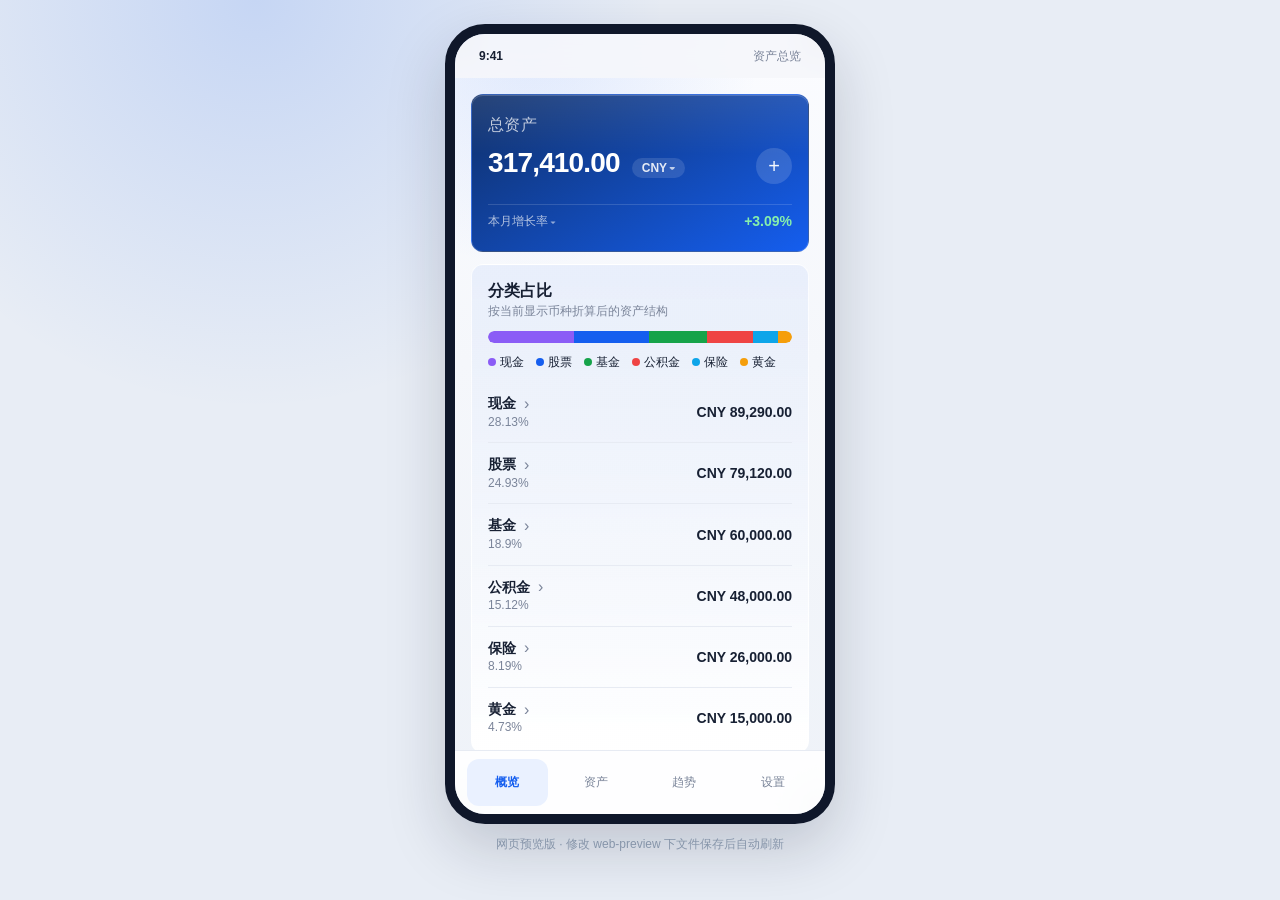
==== commit b89ae172: "feat(preview): category drill-down, recurring deposits, and unified display currency Add category de" ====
--- a/web-preview/index.html
+++ b/web-preview/index.html
@@ -4,7 +4,7 @@
   <meta charset="UTF-8" />
   <meta name="viewport" content="width=device-width, initial-scale=1.0" />
   <title>资产总览 · 预览</title>
-  <link rel="stylesheet" href="./preview.css?v=20260614b" />
+  <link rel="stylesheet" href="./preview.css?v=20260614f" />
 </head>
 <body>
   <div class="device-wrap">
@@ -34,7 +34,7 @@
     <p class="preview-hint">网页预览版 · 修改 web-preview 下文件保存后自动刷新</p>
   </div>
 
-  <script src="./preview.js?v=20260614"></script>
+  <script src="./preview.js?v=20260614j"></script>
   <script>
     if (location.hostname === "127.0.0.1" || location.hostname === "localhost") {
       var s = document.createElement("script");
--- a/web-preview/preview.css
+++ b/web-preview/preview.css
@@ -584,6 +584,47 @@
   text-align: right;
 }
 
+.category-detail-page {
+  padding-bottom: var(--s3);
+}
+
+.category-detail-head {
+  margin-bottom: var(--s2);
+}
+
+.category-detail-back {
+  display: inline-block;
+  margin-bottom: var(--s2);
+  padding: 0;
+  border: 0;
+  background: transparent;
+  font: inherit;
+  cursor: pointer;
+}
+
+.category-detail-title {
+  display: flex;
+  align-items: center;
+  gap: var(--s2);
+}
+
+.category-detail-dot {
+  width: 10px;
+  height: 10px;
+  border-radius: 50%;
+  flex-shrink: 0;
+}
+
+.category-detail-meta {
+  margin-top: var(--s1);
+  font-size: var(--fs-meta);
+}
+
+.category-detail-add {
+  width: 100%;
+  margin-top: var(--s2);
+}
+
 .ratio-row {
   margin-top: var(--s3);
   color: var(--text);
@@ -738,7 +779,15 @@
 
 /* form */
 .form-page {
-  padding-bottom: var(--s3);
+  padding-bottom: var(--s2);
+}
+
+.form-footer {
+  position: sticky;
+  bottom: 0;
+  z-index: 2;
+  padding: var(--s2) 0 var(--s4);
+  background: linear-gradient(180deg, rgba(248, 250, 252, 0) 0%, rgba(248, 250, 252, 0.96) 28%, #f8fafc 100%);
 }
 
 .form-card {
@@ -795,6 +844,88 @@
   resize: none;
 }
 
+.field-locked {
+  padding: var(--s2);
+  border-radius: var(--r-sm);
+  background: var(--field);
+  color: var(--text);
+  font-size: var(--fs-body);
+  font-weight: 600;
+}
+
+.recurring-section {
+  margin-top: var(--s1);
+  padding-top: var(--s3);
+  border-top: 1px solid rgba(15, 23, 42, 0.06);
+}
+
+.recurring-toggle {
+  display: flex;
+  align-items: center;
+  gap: var(--s2);
+  cursor: pointer;
+  user-select: none;
+}
+
+.recurring-toggle input {
+  position: absolute;
+  opacity: 0;
+  width: 0;
+  height: 0;
+}
+
+.recurring-toggle-ui {
+  width: 44px;
+  height: 26px;
+  border-radius: 999px;
+  background: #e2e8f0;
+  position: relative;
+  flex-shrink: 0;
+  transition: background 160ms ease;
+}
+
+.recurring-toggle-ui::after {
+  content: "";
+  position: absolute;
+  top: 3px;
+  left: 3px;
+  width: 20px;
+  height: 20px;
+  border-radius: 50%;
+  background: #fff;
+  box-shadow: 0 1px 3px rgba(15, 23, 42, 0.12);
+  transition: transform 160ms ease;
+}
+
+.recurring-toggle input:checked + .recurring-toggle-ui {
+  background: var(--primary);
+}
+
+.recurring-toggle input:checked + .recurring-toggle-ui::after {
+  transform: translateX(18px);
+}
+
+.recurring-toggle-label {
+  font-size: var(--fs-body);
+  font-weight: 600;
+}
+
+.recurring-hint {
+  margin: var(--s1) 0 var(--s2);
+  font-size: var(--fs-meta);
+  line-height: 1.45;
+}
+
+.recurring-fields[hidden] {
+  display: none;
+}
+
+.recurring-tag {
+  color: var(--primary);
+  font-size: var(--fs-meta);
+  font-weight: 500;
+}
+
 .save-button,
 .delete-button {
   width: 100%;
